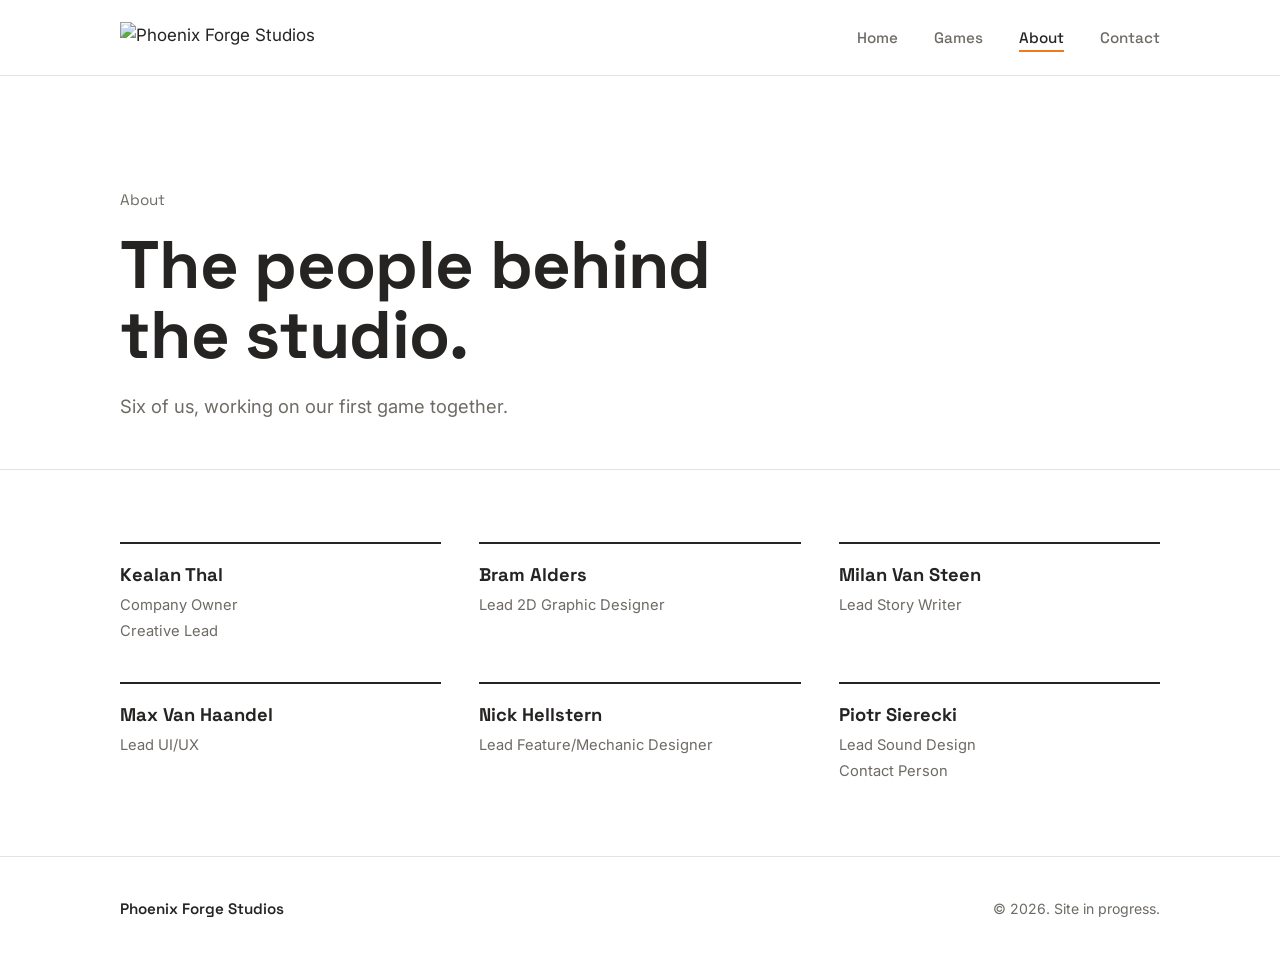
==== about.html @ 27a937a9 "Add files via upload" ====
<!DOCTYPE html>
<html lang="en">
<head>
<meta charset="UTF-8">
<meta name="viewport" content="width=device-width, initial-scale=1.0">
<title>About — Phoenix Forge Studios</title>
<meta name="description" content="The team behind Phoenix Forge Studios.">
<link rel="icon" type="image/svg+xml" href="assets/favicon.svg">
<link rel="preconnect" href="https://fonts.googleapis.com">
<link rel="preconnect" href="https://fonts.gstatic.com" crossorigin>
<link href="https://fonts.googleapis.com/css2?family=Space+Grotesk:wght@500;600;700&family=Inter:wght@400;500&display=swap" rel="stylesheet">
<link rel="stylesheet" href="styles.css">
</head>
<body>

<header class="site-header">
  <div class="wrap">
    <a class="brand" href="index.html" aria-label="Phoenix Forge Studios home">
      <img src="assets/logo_wordmark.png" alt="Phoenix Forge Studios">
    </a>
    <nav class="primary-nav" aria-label="Primary">
      <ul>
        <li><a href="index.html">Home</a></li>
        <li><a href="games.html">Games</a></li>
        <li><a href="about.html" aria-current="page">About</a></li>
        <li><a href="contact.html">Contact</a></li>
      </ul>
    </nav>
  </div>
</header>

<main>
  <section class="hero" style="padding-bottom: 1rem;">
    <div class="wrap">
      <p class="eyebrow">About</p>
      <h1>The people behind the studio.</h1>
      <p class="lede">Six of us, working on our first game together.</p>
    </div>
  </section>

  <section>
    <div class="wrap">
      <div class="team-grid">

        <div class="team-card">
          <p class="name">Kealan Thal</p>
          <p class="role">Company Owner</p>
          <p class="role">Creative Lead</p>
        </div>

        <div class="team-card">
          <p class="name">Bram Alders</p>
          <p class="role">Lead 2D Graphic Designer</p>
        </div>

        <div class="team-card">
          <p class="name">Milan Van Steen</p>
          <p class="role">Lead Story Writer</p>
        </div>

        <div class="team-card">
          <p class="name">Max Van Haandel</p>
          <p class="role">Lead UI/UX</p>
        </div>

        <div class="team-card">
          <p class="name">Nick Hellstern</p>
          <p class="role">Lead Feature/Mechanic Designer</p>
        </div>

        <div class="team-card">
          <p class="name">Piotr Sierecki</p>
          <p class="role">Lead Sound Design</p>
          <p class="role">Contact Person</p>
        </div>

      </div>
    </div>
  </section>
</main>

<footer class="site-footer">
  <div class="wrap">
    <span class="foot-brand">Phoenix Forge Studios</span>
    <span class="foot-meta">&copy; 2026. Site in progress.</span>
  </div>
</footer>

</body>
</html>
---- styles.css ----
/* ============================================
   Phoenix Forge Studios — design tokens
   Palette sampled directly from the studio logo:
     ink:    #2B2B2B  (logo's dark text)
     orange: #FB8321  (logo gradient start)
     ember:  #C22327  (logo gradient end)
   ============================================ */

:root {
  --paper: #FFFFFF;
  --paper-soft: #FAF9F7;
  --ink: #262422;
  --ink-soft: #6E6A65;
  --line: #E7E3DC;
  --orange: #F07A1E;
  --ember: #C22327;

  --font-display: 'Space Grotesk', 'Archivo', sans-serif;
  --font-body: 'Inter', sans-serif;

  --measure: 64ch;
  --gap: clamp(1.5rem, 3vw, 3rem);
}

* { box-sizing: border-box; }

html {
  scroll-behavior: smooth;
}

@media (prefers-reduced-motion: reduce) {
  html { scroll-behavior: auto; }
  * { animation-duration: 0.01ms !important; animation-iteration-count: 1 !important; transition-duration: 0.01ms !important; }
}

body {
  margin: 0;
  background: var(--paper);
  color: var(--ink);
  font-family: var(--font-body);
  font-size: 17px;
  line-height: 1.6;
  -webkit-font-smoothing: antialiased;
}

a {
  color: inherit;
  text-decoration: none;
}

a:focus-visible,
button:focus-visible {
  outline: 2px solid var(--ember);
  outline-offset: 3px;
}

img { max-width: 100%; display: block; }

.wrap {
  max-width: 1120px;
  margin: 0 auto;
  padding: 0 clamp(1.25rem, 4vw, 2.5rem);
}

/* ---------- Header ---------- */

.site-header {
  border-bottom: 1px solid var(--line);
}

.site-header .wrap {
  display: flex;
  align-items: center;
  justify-content: space-between;
  gap: 2rem;
  padding-top: 1.4rem;
  padding-bottom: 1.4rem;
}

.brand img {
  height: 30px;
  width: auto;
}

.brand {
  display: inline-flex;
  align-items: center;
}

nav.primary-nav ul {
  list-style: none;
  display: flex;
  gap: clamp(1.25rem, 3vw, 2.25rem);
  margin: 0;
  padding: 0;
}

nav.primary-nav a {
  font-family: var(--font-display);
  font-weight: 500;
  font-size: 0.95rem;
  color: var(--ink-soft);
  padding-bottom: 3px;
  border-bottom: 2px solid transparent;
  transition: color 0.15s ease, border-color 0.15s ease;
}

nav.primary-nav a:hover {
  color: var(--ink);
}

nav.primary-nav a[aria-current="page"] {
  color: var(--ink);
  border-bottom-color: var(--orange);
}

.nav-toggle {
  display: none;
}

/* ---------- Hero ---------- */

.hero {
  padding: clamp(3.5rem, 9vw, 7rem) 0 clamp(2.5rem, 6vw, 4rem);
}

.hero .eyebrow {
  font-family: var(--font-display);
  font-size: 0.95rem;
  color: var(--ink-soft);
  margin: 0 0 1.1rem;
}

.hero h1 {
  font-family: var(--font-display);
  font-weight: 700;
  font-size: clamp(2.4rem, 6vw, 4.2rem);
  line-height: 1.05;
  letter-spacing: -0.01em;
  margin: 0 0 1.3rem;
  max-width: 16ch;
}

.hero .lede {
  font-size: 1.15rem;
  color: var(--ink-soft);
  max-width: 46ch;
  margin: 0 0 2rem;
}

.hero .lede.placeholder {
  font-style: italic;
  border-left: 2px solid var(--line);
  padding-left: 0.9rem;
}

.button-row {
  display: flex;
  gap: 1rem;
  flex-wrap: wrap;
}

.btn {
  display: inline-block;
  font-family: var(--font-display);
  font-weight: 600;
  font-size: 0.95rem;
  padding: 0.8rem 1.5rem;
  border-radius: 3px;
  transition: transform 0.15s ease, background 0.15s ease, color 0.15s ease;
}

.btn-primary {
  background: var(--ink);
  color: var(--paper);
}

.btn-primary:hover {
  background: var(--ember);
}

.btn-secondary {
  border: 1px solid var(--line);
  color: var(--ink);
}

.btn-secondary:hover {
  border-color: var(--ink);
}

/* ---------- Sections generally ---------- */

section {
  padding: clamp(2.5rem, 6vw, 4.5rem) 0;
}

section + section {
  border-top: 1px solid var(--line);
}

.section-head {
  display: flex;
  align-items: baseline;
  justify-content: space-between;
  gap: 2rem;
  margin-bottom: clamp(1.75rem, 4vw, 2.75rem);
  flex-wrap: wrap;
}

.section-head h2 {
  font-family: var(--font-display);
  font-weight: 700;
  font-size: clamp(1.6rem, 3.4vw, 2.2rem);
  margin: 0;
}

.section-head .section-note {
  color: var(--ink-soft);
  font-size: 0.95rem;
  max-width: 32ch;
}

/* ---------- Games grid / empty state ---------- */

.games-grid {
  display: grid;
  grid-template-columns: repeat(auto-fill, minmax(260px, 1fr));
  gap: var(--gap);
}

.game-card {
  border: 1px solid var(--line);
  border-radius: 4px;
  padding: 2rem 1.6rem;
  min-height: 220px;
  display: flex;
  flex-direction: column;
  justify-content: flex-end;
  position: relative;
  overflow: hidden;
}

.game-card.is-empty {
  border-style: dashed;
  color: var(--ink-soft);
  background:
    linear-gradient(135deg, rgba(240,122,30,0.05), rgba(194,35,39,0.05));
}

.game-card.is-empty .tag {
  font-family: var(--font-display);
  font-size: 0.8rem;
  color: var(--orange);
  margin-bottom: 0.6rem;
}

.game-card.is-empty h3 {
  font-family: var(--font-display);
  font-size: 1.3rem;
  margin: 0 0 0.4rem;
  color: var(--ink);
}

.game-card.is-empty p {
  margin: 0;
  font-size: 0.95rem;
}

/* ---------- Team grid ---------- */

.team-grid {
  display: grid;
  grid-template-columns: repeat(auto-fill, minmax(240px, 1fr));
  gap: var(--gap);
}

.team-card {
  border-top: 2px solid var(--ink);
  padding-top: 1rem;
}

.team-card .name {
  font-family: var(--font-display);
  font-weight: 700;
  font-size: 1.15rem;
  margin: 0 0 0.3rem;
}

.team-card .role {
  color: var(--ink-soft);
  font-size: 0.92rem;
  margin: 0;
}

.team-card .role + .role {
  margin-top: 0.15rem;
}

/* ---------- About prose ---------- */

.prose {
  max-width: var(--measure);
}

.prose p {
  margin: 0 0 1.2rem;
}

.prose p:last-child {
  margin-bottom: 0;
}

/* ---------- Contact ---------- */

.contact-grid {
  display: grid;
  grid-template-columns: 1.1fr 0.9fr;
  gap: clamp(2rem, 5vw, 4rem);
  align-items: start;
}

@media (max-width: 720px) {
  .contact-grid { grid-template-columns: 1fr; }
}

.contact-card {
  border: 1px solid var(--line);
  border-radius: 4px;
  padding: 1.75rem;
}

.contact-card .label {
  font-family: var(--font-display);
  font-size: 0.85rem;
  color: var(--ink-soft);
  margin: 0 0 0.3rem;
}

.contact-card .value {
  font-size: 1.05rem;
  margin: 0 0 1.2rem;
}

.contact-card .value:last-child {
  margin-bottom: 0;
}

.contact-card .value a {
  border-bottom: 1px solid var(--line);
}

.contact-card .value a:hover {
  border-color: var(--ink);
}

/* ---------- Footer ---------- */

.site-footer {
  border-top: 1px solid var(--line);
  padding: 2.5rem 0;
}

.site-footer .wrap {
  display: flex;
  align-items: center;
  justify-content: space-between;
  gap: 1.5rem;
  flex-wrap: wrap;
}

.site-footer .foot-brand {
  font-family: var(--font-display);
  font-weight: 600;
  font-size: 0.95rem;
}

.site-footer .foot-meta {
  color: var(--ink-soft);
  font-size: 0.88rem;
}

/* ---------- Mobile nav ---------- */

@media (max-width: 680px) {
  .site-header .wrap {
    flex-wrap: wrap;
  }

  nav.primary-nav ul {
    gap: 1.1rem;
    flex-wrap: wrap;
  }
}
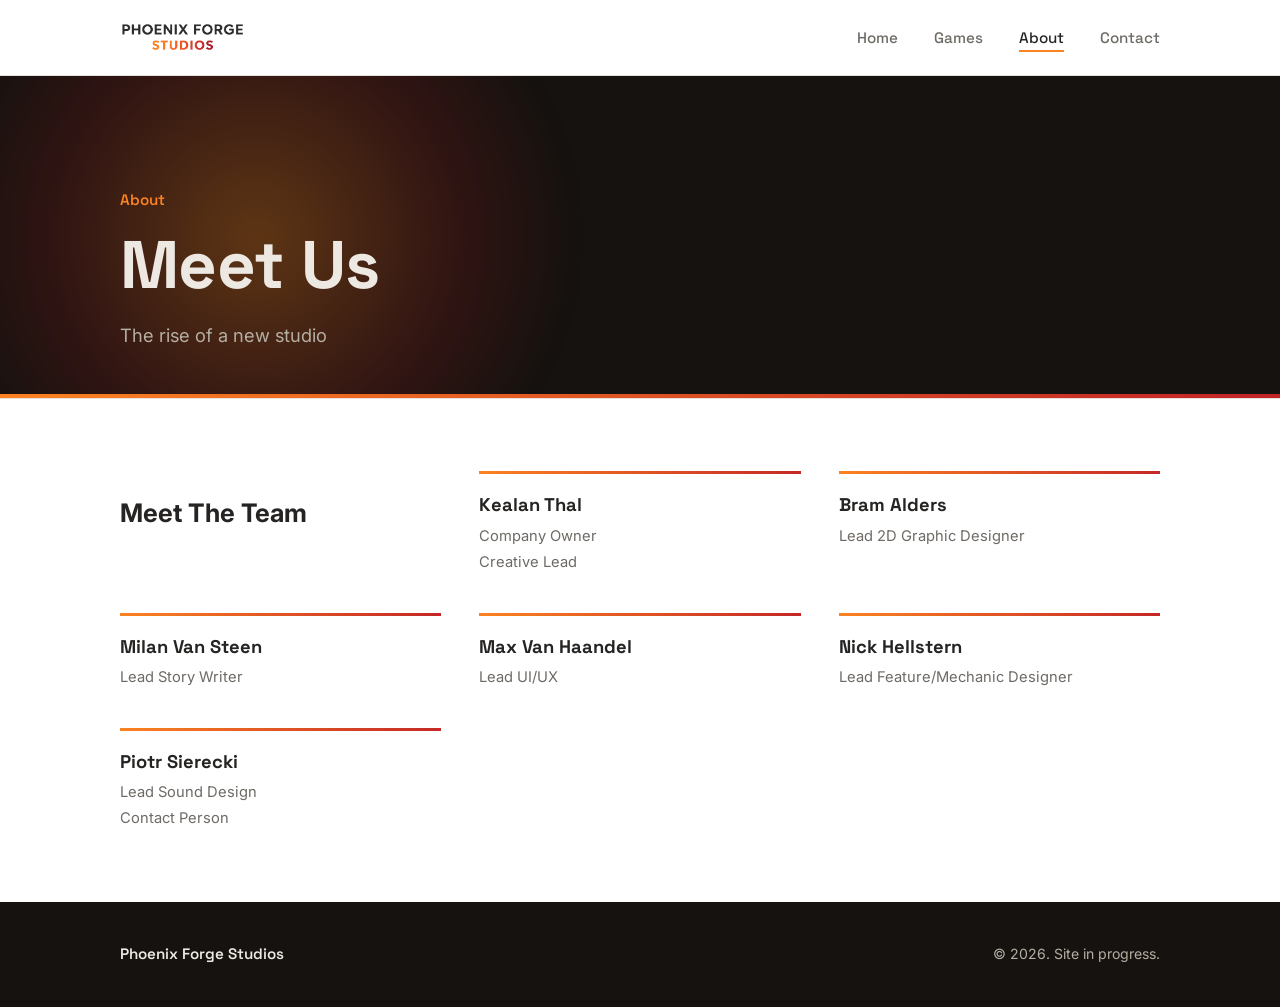
==== commit c5db74e6: "Update about.html" ====
--- a/about.html
+++ b/about.html
@@ -33,15 +33,15 @@
   <section class="hero" style="padding-bottom: 1rem;">
     <div class="wrap">
       <p class="eyebrow">About</p>
-      <h1>The people behind the studio.</h1>
-      <p class="lede">Six of us, working on our first game together.</p>
+      <h1>Meet Us</h1>
+      <p class="lede">The rise of a new studio</p>
     </div>
   </section>
 
   <section>
     <div class="wrap">
       <div class="team-grid">
-
+        <h1>Meet The Team</h1>
         <div class="team-card">
           <p class="name">Kealan Thal</p>
           <p class="role">Company Owner</p>
--- a/styles.css
+++ b/styles.css
@@ -12,8 +12,14 @@
   --ink: #262422;
   --ink-soft: #6E6A65;
   --line: #E7E3DC;
-  --orange: #F07A1E;
+  --orange: #FB8321;
   --ember: #C22327;
+  --forge-gradient: linear-gradient(100deg, #FB8321 0%, #C22327 100%);
+
+  --char: #15120F;
+  --char-soft: #211C17;
+  --cream: #EDE8E1;
+  --cream-soft: #B5AEA3;
 
   --font-display: 'Space Grotesk', 'Archivo', sans-serif;
   --font-body: 'Inter', sans-serif;
@@ -121,13 +127,43 @@
 /* ---------- Hero ---------- */
 
 .hero {
-  padding: clamp(3.5rem, 9vw, 7rem) 0 clamp(2.5rem, 6vw, 4rem);
+  position: relative;
+  overflow: hidden;
+  background: var(--char);
+  padding: clamp(3.5rem, 9vw, 7rem) 0 clamp(3rem, 7vw, 5rem);
+}
+
+.hero::before {
+  content: "";
+  position: absolute;
+  top: -20%;
+  left: -10%;
+  width: 60%;
+  height: 140%;
+  background: radial-gradient(circle, rgba(251,131,33,0.32) 0%, rgba(194,35,39,0.16) 45%, transparent 72%);
+  filter: blur(10px);
+  pointer-events: none;
+}
+
+.hero::after {
+  content: "";
+  position: absolute;
+  bottom: 0;
+  left: 0;
+  right: 0;
+  height: 4px;
+  background: var(--forge-gradient);
+}
+
+.hero .wrap {
+  position: relative;
 }
 
 .hero .eyebrow {
   font-family: var(--font-display);
   font-size: 0.95rem;
-  color: var(--ink-soft);
+  font-weight: 600;
+  color: var(--orange);
   margin: 0 0 1.1rem;
 }
 
@@ -138,19 +174,20 @@
   line-height: 1.05;
   letter-spacing: -0.01em;
   margin: 0 0 1.3rem;
-  max-width: 16ch;
+  max-width: 18ch;
+  color: var(--cream);
 }
 
 .hero .lede {
   font-size: 1.15rem;
-  color: var(--ink-soft);
+  color: var(--cream-soft);
   max-width: 46ch;
   margin: 0 0 2rem;
 }
 
 .hero .lede.placeholder {
   font-style: italic;
-  border-left: 2px solid var(--line);
+  border-left: 2px solid var(--orange);
   padding-left: 0.9rem;
 }
 
@@ -167,25 +204,26 @@
   font-size: 0.95rem;
   padding: 0.8rem 1.5rem;
   border-radius: 3px;
-  transition: transform 0.15s ease, background 0.15s ease, color 0.15s ease;
+  transition: transform 0.15s ease, filter 0.15s ease, background 0.15s ease, color 0.15s ease;
 }
 
 .btn-primary {
-  background: var(--ink);
-  color: var(--paper);
+  background: var(--forge-gradient);
+  color: var(--cream);
 }
 
 .btn-primary:hover {
-  background: var(--ember);
+  filter: brightness(1.1);
 }
 
 .btn-secondary {
-  border: 1px solid var(--line);
-  color: var(--ink);
+  border: 1px solid rgba(237,232,225,0.3);
+  color: var(--cream);
 }
 
 .btn-secondary:hover {
-  border-color: var(--ink);
+  border-color: var(--cream);
+  background: rgba(237,232,225,0.06);
 }
 
 /* ---------- Sections generally ---------- */
@@ -241,16 +279,34 @@
 }
 
 .game-card.is-empty {
-  border-style: dashed;
+  border: 1px solid transparent;
   color: var(--ink-soft);
   background:
-    linear-gradient(135deg, rgba(240,122,30,0.05), rgba(194,35,39,0.05));
+    linear-gradient(var(--paper), var(--paper)) padding-box,
+    var(--forge-gradient) border-box;
+  background-size: 100% 100%, 100% 100%;
+}
+
+.game-card.is-empty::before {
+  content: "";
+  position: absolute;
+  inset: 0;
+  background: linear-gradient(135deg, rgba(251,131,33,0.06), rgba(194,35,39,0.06));
+  z-index: 0;
+}
+
+.game-card.is-empty .tag,
+.game-card.is-empty h3,
+.game-card.is-empty p {
+  position: relative;
+  z-index: 1;
 }
 
 .game-card.is-empty .tag {
   font-family: var(--font-display);
   font-size: 0.8rem;
-  color: var(--orange);
+  font-weight: 600;
+  color: var(--ember);
   margin-bottom: 0.6rem;
 }
 
@@ -275,7 +331,8 @@
 }
 
 .team-card {
-  border-top: 2px solid var(--ink);
+  border-top: 3px solid transparent;
+  border-image: var(--forge-gradient) 1;
   padding-top: 1rem;
 }
 
@@ -356,7 +413,7 @@
 /* ---------- Footer ---------- */
 
 .site-footer {
-  border-top: 1px solid var(--line);
+  background: var(--char);
   padding: 2.5rem 0;
 }
 
@@ -372,10 +429,11 @@
   font-family: var(--font-display);
   font-weight: 600;
   font-size: 0.95rem;
+  color: var(--cream);
 }
 
 .site-footer .foot-meta {
-  color: var(--ink-soft);
+  color: var(--cream-soft);
   font-size: 0.88rem;
 }
 
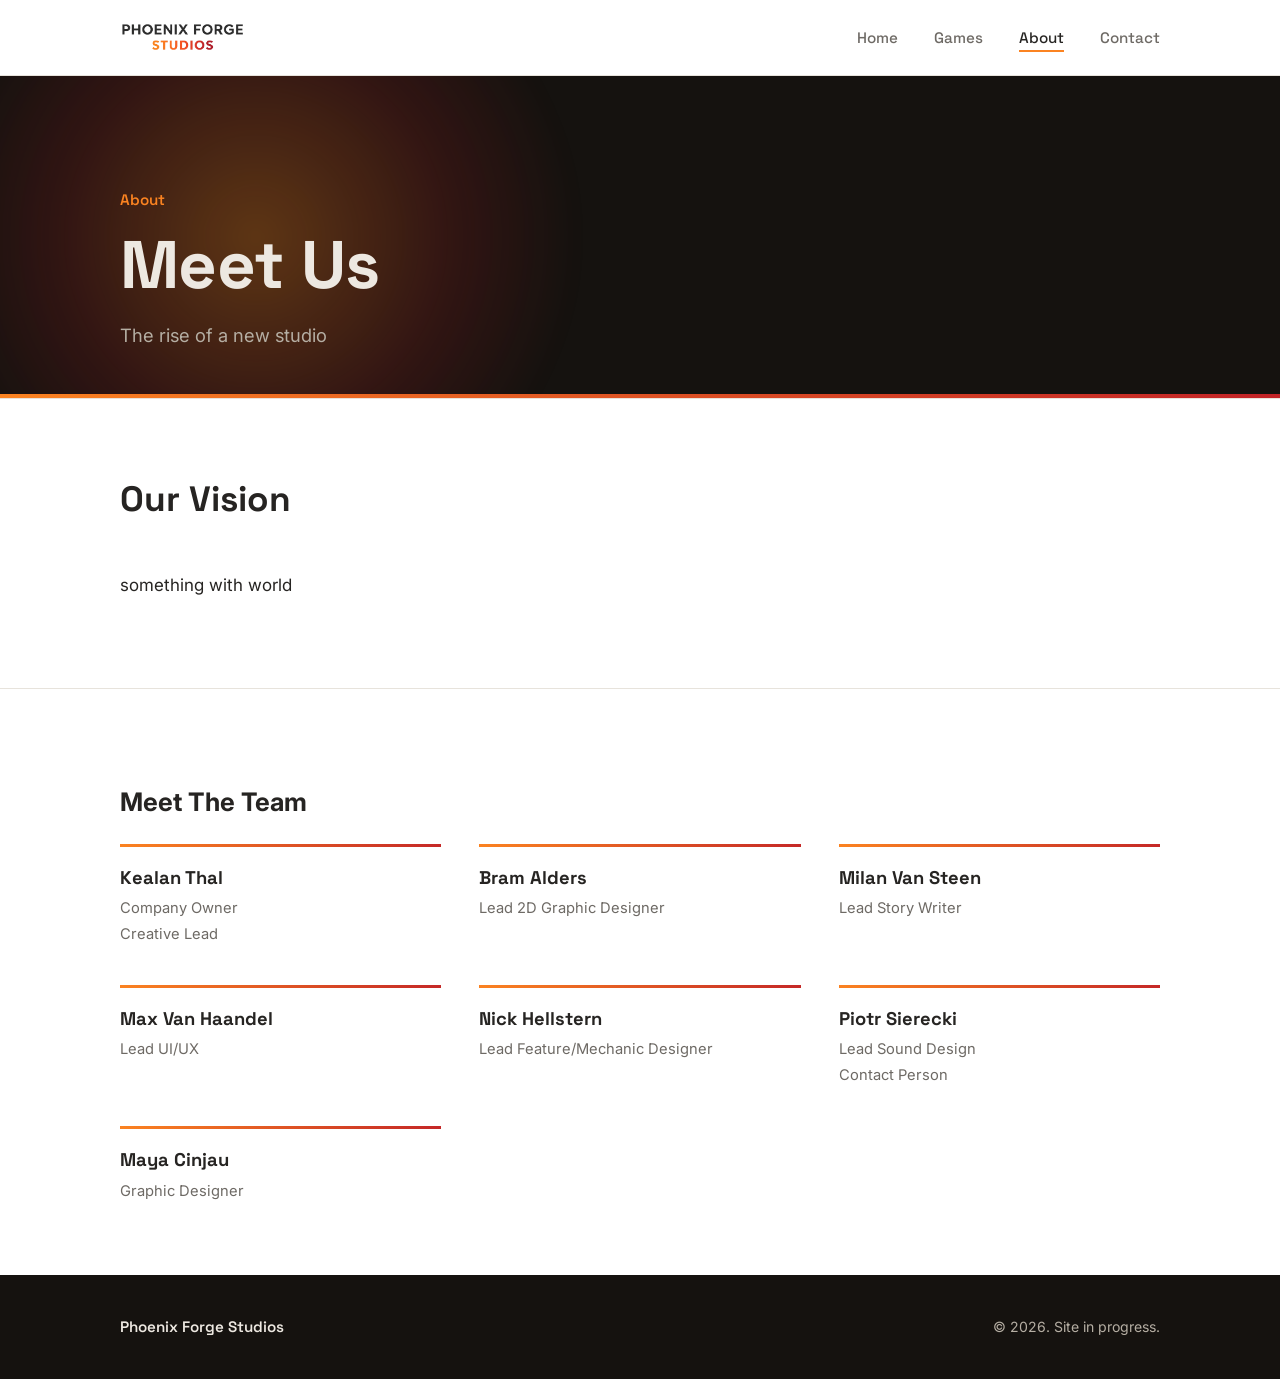
==== commit 5427af6f: "Update about.html" ====
--- a/about.html
+++ b/about.html
@@ -40,8 +40,19 @@
 
   <section>
     <div class="wrap">
-      <div class="team-grid">
-        <h1>Meet The Team</h1>
+      <div class="section-head">
+        <h2>Our Vision</h2>
+      </div>
+      <div class="lede">
+        <p>something with world</p>
+      </div>
+    </div>
+  </section>
+  
+  <section>
+    <div class="wrap">
+      <h1>Meet The Team</h1>
+      <div class="team-grid">  
         <div class="team-card">
           <p class="name">Kealan Thal</p>
           <p class="role">Company Owner</p>
@@ -74,6 +85,11 @@
           <p class="role">Contact Person</p>
         </div>
 
+        <div class="team-card">
+          <p class="name">Maya Cinjau</p>
+          <p class="role">Graphic Designer</p>
+        </div>
+
       </div>
     </div>
   </section>
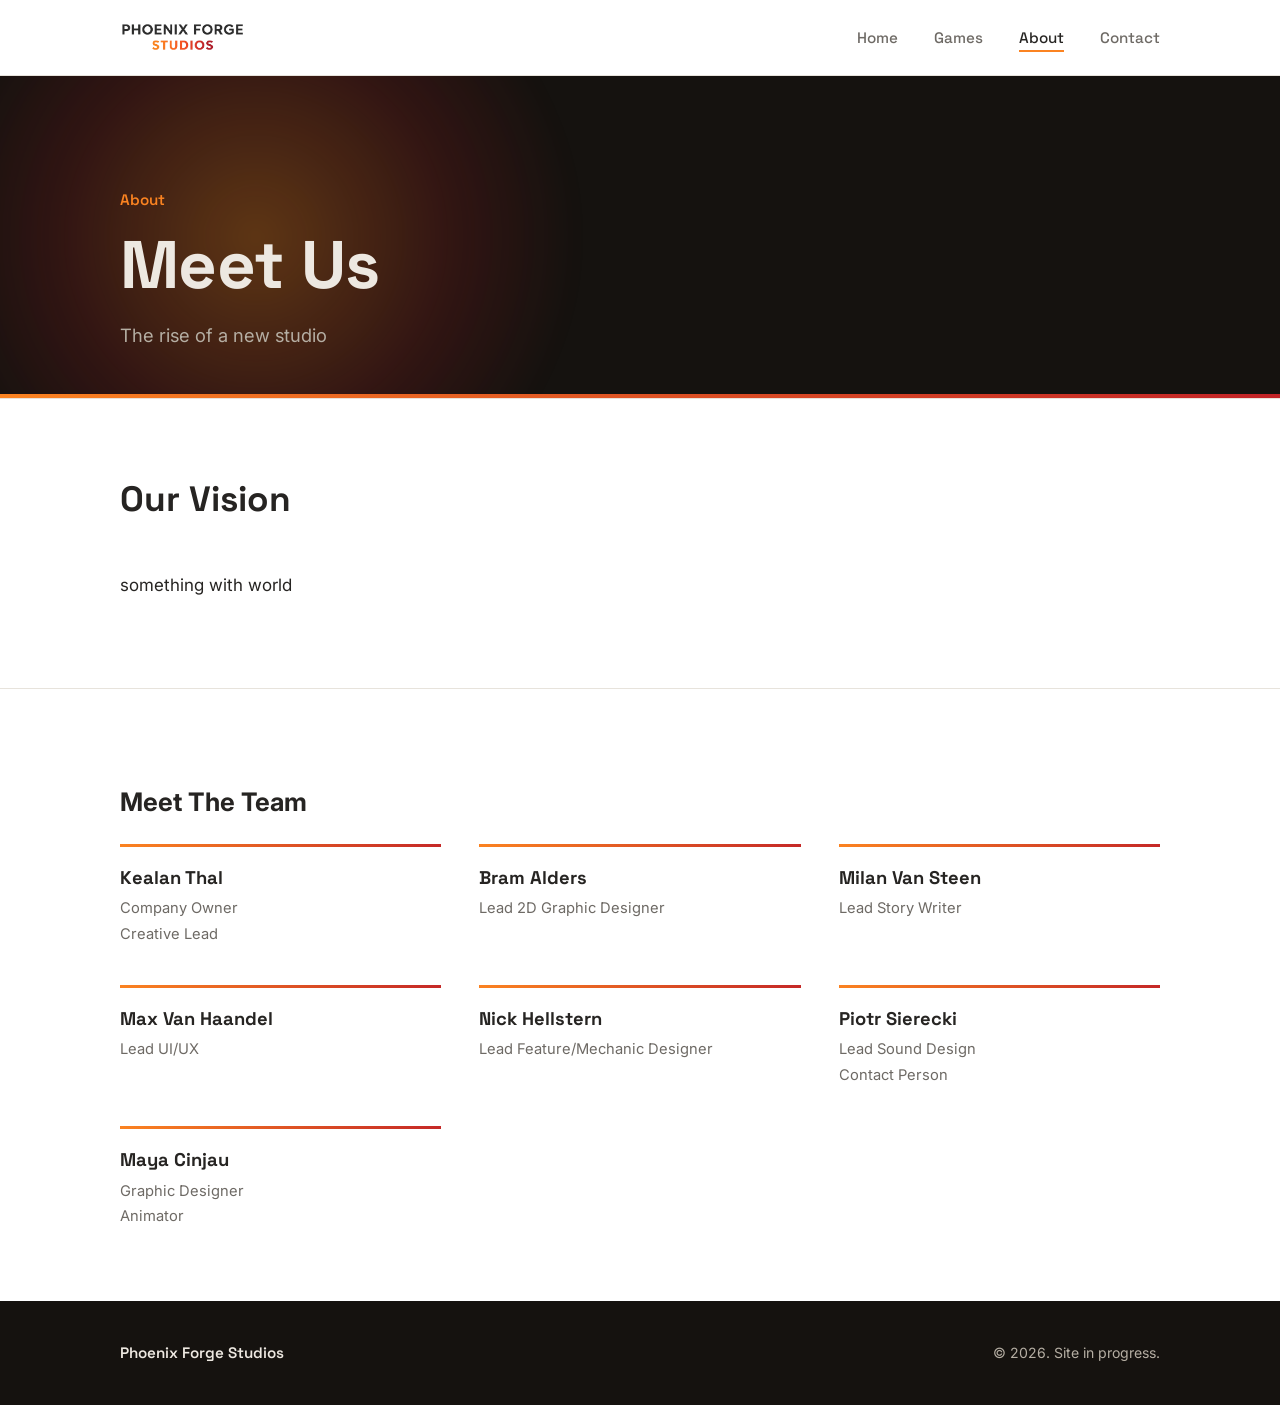
==== commit 1b62ca95: "Update about.html" ====
--- a/about.html
+++ b/about.html
@@ -88,6 +88,7 @@
         <div class="team-card">
           <p class="name">Maya Cinjau</p>
           <p class="role">Graphic Designer</p>
+          <p class="role">Animator</p>
         </div>
 
       </div>
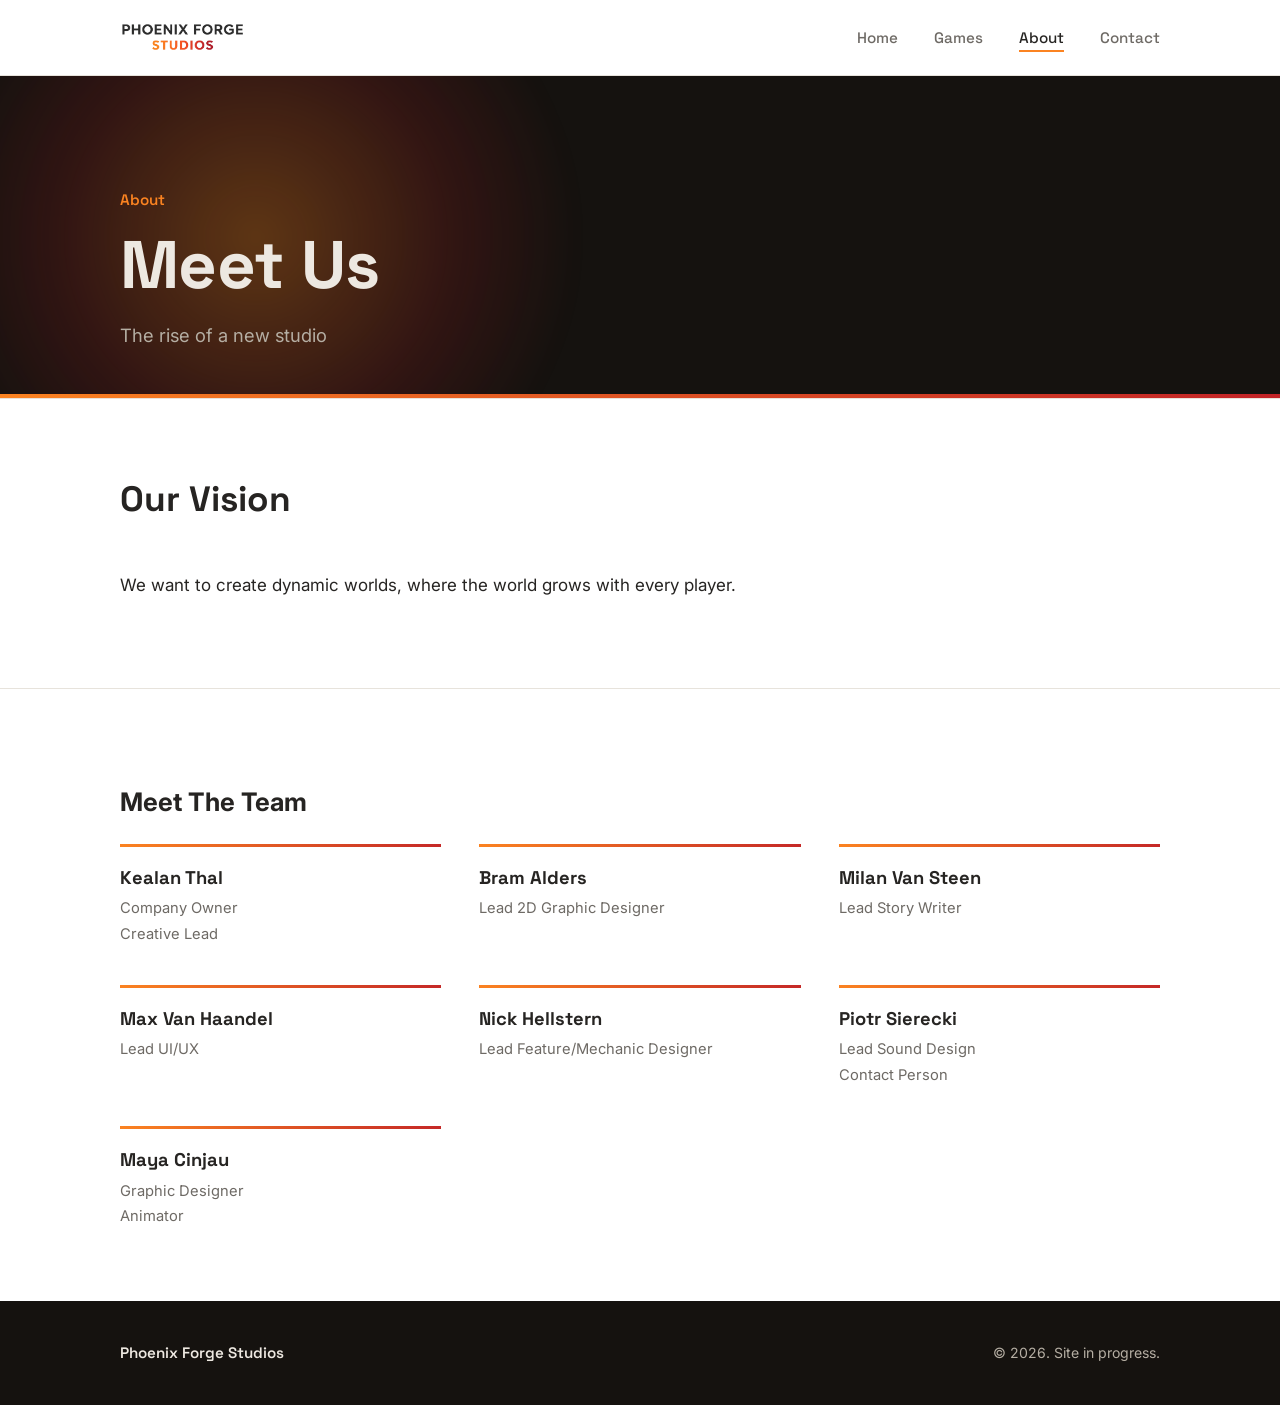
==== commit 1012d1fe: "Update vision statement in about.html" ====
--- a/about.html
+++ b/about.html
@@ -44,7 +44,7 @@
         <h2>Our Vision</h2>
       </div>
       <div class="lede">
-        <p>something with world</p>
+        <p>We want to create dynamic worlds, where the world grows with every player.</p>
       </div>
     </div>
   </section>
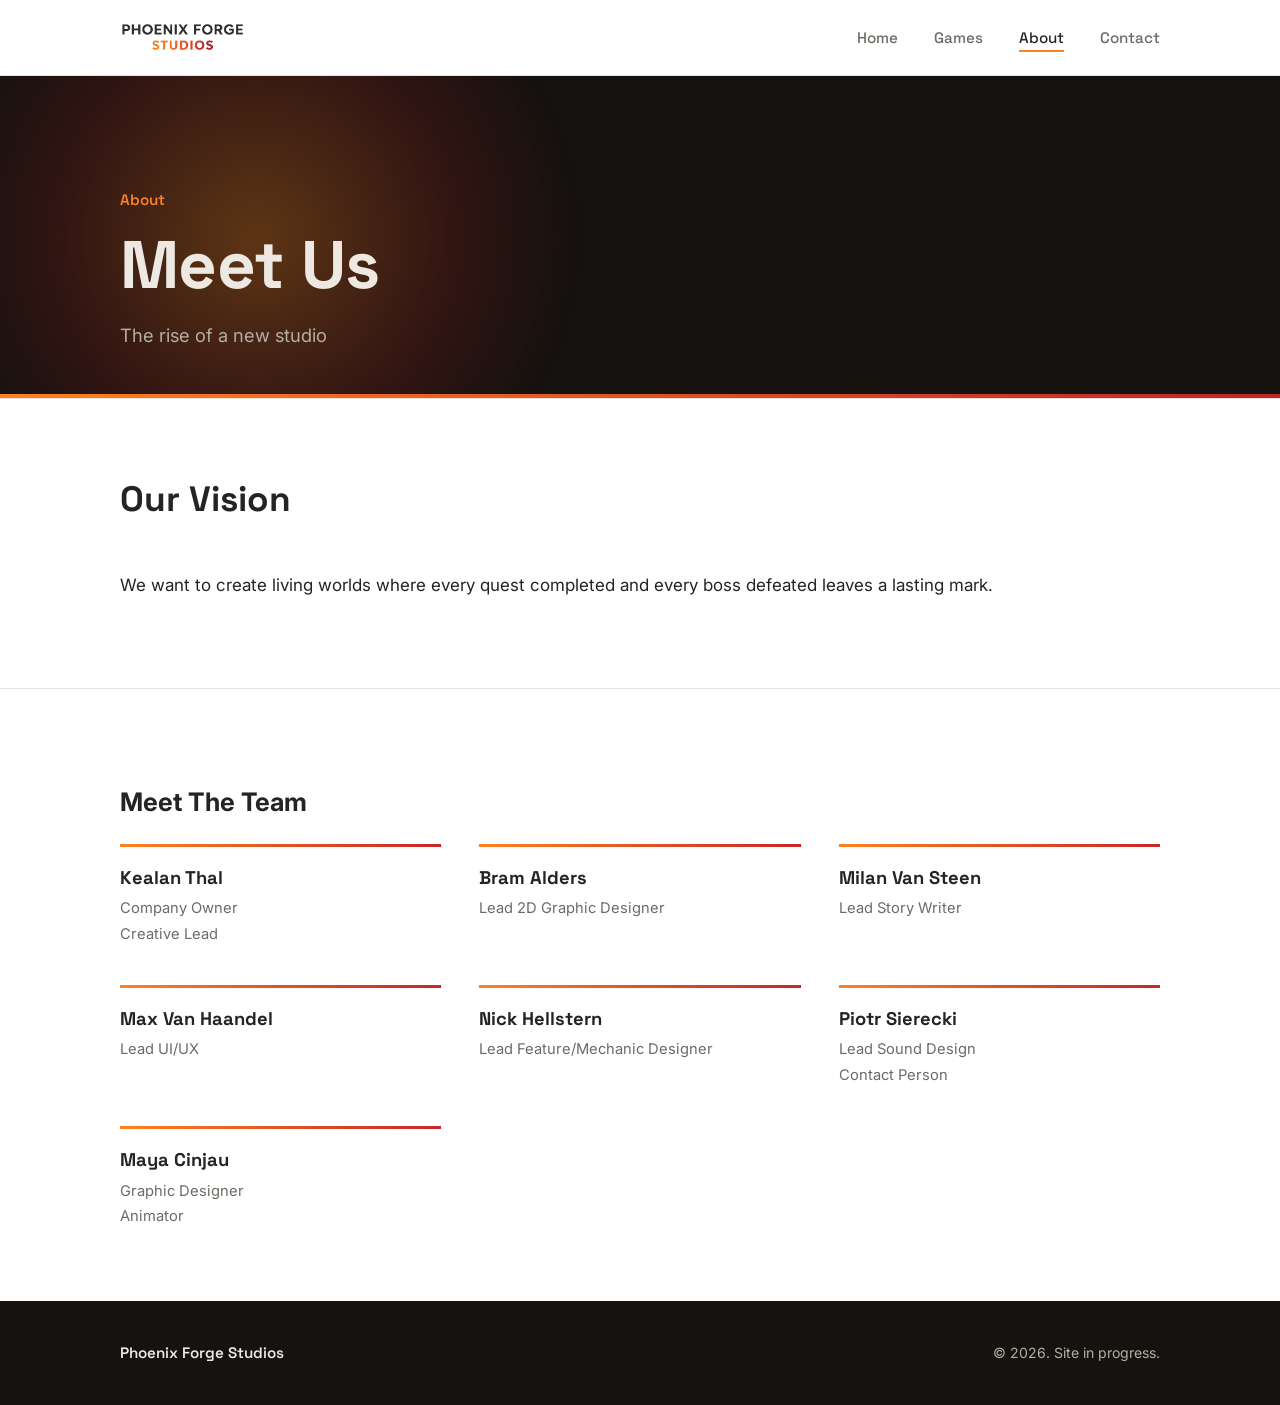
==== commit cec895a6: "Update vision statement in about.html" ====
--- a/about.html
+++ b/about.html
@@ -44,7 +44,10 @@
         <h2>Our Vision</h2>
       </div>
       <div class="lede">
-        <p>We want to create dynamic worlds, where the world grows with every player.</p>
+        <p class="vision">
+          We want to create living worlds where every quest completed and every boss defeated
+          <span class="vision-accent">leaves a lasting mark</span>.
+        </p>
       </div>
     </div>
   </section>
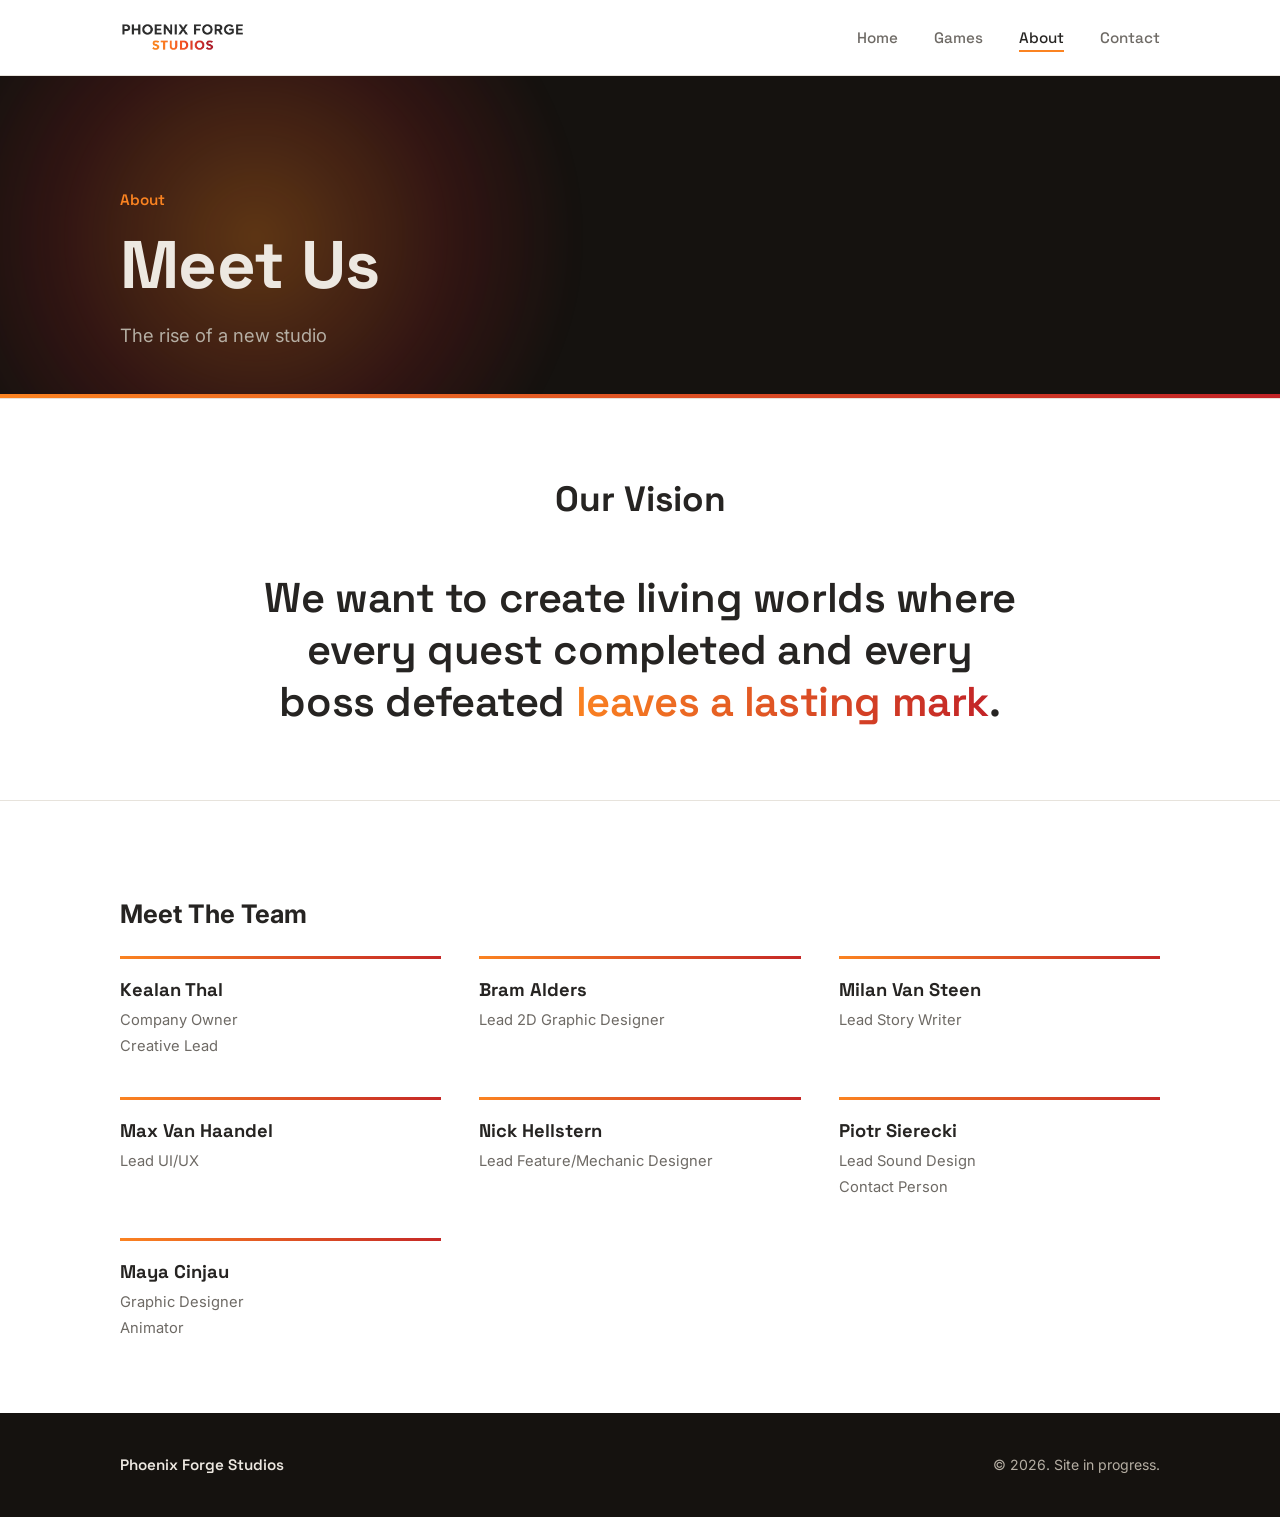
==== commit edc95e50: "Refactor section for 'Our Vision' in about.html" ====
--- a/about.html
+++ b/about.html
@@ -38,10 +38,10 @@
     </div>
   </section>
 
-  <section>
-    <div class="wrap">
-      <div class="section-head">
-        <h2>Our Vision</h2>
+  <section class="section-vision">
+  <div class="wrap">
+    <div class="section-head">
+      <h2>Our Vision</h2>
       </div>
       <div class="lede">
         <p class="vision">
--- a/styles.css
+++ b/styles.css
@@ -258,6 +258,10 @@
   max-width: 32ch;
 }
 
+.section-vision .section-head {
+  justify-content: center;
+}
+
 /* ---------- Games grid / empty state ---------- */
 
 .games-grid {
@@ -367,6 +371,28 @@
   margin-bottom: 0;
 }
 
+
+/* ---------- Vision statement ---------- */
+
+.vision {
+  font-family: var(--font-display);
+  font-size: clamp(1.6rem, 3.5vw, 2.6rem);
+  font-weight: 600;
+  line-height: 1.25;
+  letter-spacing: -0.01em;
+  margin: 0 auto;
+  text-align: center;
+  text-wrap: balance;
+  color: var(--ink);
+}
+
+.vision-accent {
+  background: var(--forge-gradient);
+  -webkit-background-clip: text;
+  background-clip: text;
+  color: transparent;
+}
+
 /* ---------- Contact ---------- */
 
 .contact-grid {
